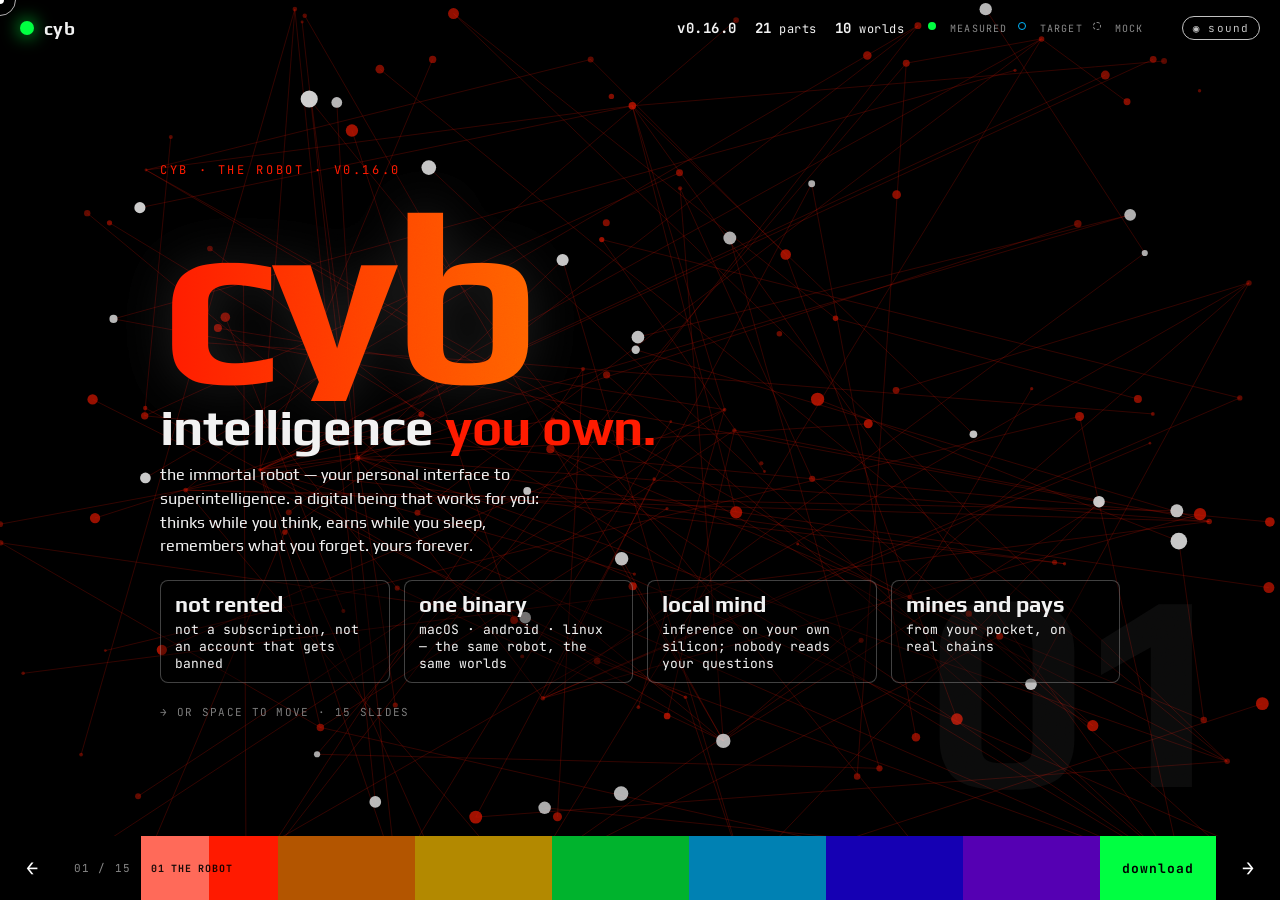
==== landing/index.html @ 899b9099 "landing: cyb.ai as the product deck — the robot, own, worlds, anatomy, the wire, numbers, get it on " ====
<!doctype html>
<html lang="en">
<head>
<meta charset="utf-8">
<meta name="viewport" content="width=device-width, initial-scale=1, viewport-fit=cover">
<title>cyb — the robot. intelligence you own.</title>
<meta name="description" content="the immortal robot: a digital being you own outright. it thinks on your silicon, remembers everything, links, proves, mines and pays from your pocket. one binary on desktop and phone. v0.16.0.">
<link rel="canonical" href="https://cyb.ai/">
<meta property="og:type" content="website"><meta property="og:site_name" content="cyb"><meta property="og:url" content="https://cyb.ai/">
<meta property="og:title" content="cyb — the robot. intelligence you own."><meta property="og:description" content="not rented. not a subscription. not an account that gets banned. a capital asset that compounds. one binary · macOS · android · linux.">
<meta property="og:image" content="https://cyb.ai/shots/mac.png"><meta name="twitter:card" content="summary_large_image"><meta name="theme-color" content="#000000">
<link rel="icon" href='data:image/svg+xml,<svg xmlns="http://www.w3.org/2000/svg" viewBox="0 0 64 64"><rect width="64" height="64" rx="12" fill="%23000"/><text x="32" y="46" font-size="40" text-anchor="middle">🤖</text></svg>'>
<link rel="preconnect" href="https://fonts.googleapis.com">
<link href="https://fonts.googleapis.com/css2?family=Play:wght@400;700&family=JetBrains+Mono:wght@400;700&display=swap" rel="stylesheet">
<link rel="stylesheet" href="style.css?v=1">
<link rel="stylesheet" href="cyb.css?v=1">
<script type="module" src="https://lytics.cyb.ai/tracker/loader.js" data-endpoint="https://lytics.cyb.ai"></script>
</head>
<body>
<canvas id="graph" aria-hidden="true"></canvas>
<div class="grain" aria-hidden="true"></div>

<header class="hud" aria-label="cyb">
  <a class="brand" href="#0"><span class="dot"></span>cyb</a>
  <div class="yield"><span><b>v0.16.0</b></span><span><b>21</b> parts</span><span><b>10</b> worlds</span></div>
  <div class="legend"><i class="m"></i> measured <i class="t"></i> target <i class="k"></i> mock</div>
  <button class="snd" id="snd" aria-label="sound">◉ sound</button>
</header>

<main id="deck"></main>

<nav class="rail" aria-label="chapters">
  <button class="arrow prev" id="prev" aria-label="previous">←</button>
  <span class="pos" id="pos">01</span>
  <div class="segs" id="segs"></div>
  <a class="cta" id="cta" href="#get">download</a>
  <button class="arrow next" id="next" aria-label="next">→</button>
</nav>
<script src="cyb.js?v=1"></script>
</body>
</html>
---- landing/style.css ----
:root{
  --c1:#ff1a00;--c2:#ff7a00;--c3:#ffc400;--c4:#00ff41;--c5:#00b8ff;--c6:#1e00ff;--c7:#7a00ff;
  --bg:#000;--fg:#f2f2f2;--mute:#8a8a8a;
  --sans:'Play',Inter,system-ui,sans-serif;--mono:'JetBrains Mono',Menlo,monospace;
  --rail:64px;--hud:56px;
}
*{box-sizing:border-box}
html,body{margin:0;height:100%;background:var(--bg);color:var(--fg);font-family:var(--sans);overflow:hidden}
a{color:inherit}
#graph{position:fixed;inset:0;width:100%;height:100%;z-index:0;opacity:.85}

/* ---------- hud ---------- */
.hud{position:fixed;top:0;left:0;right:0;height:var(--hud);z-index:5;display:flex;align-items:center;gap:24px;padding:0 20px;font-family:var(--mono);font-size:12px;letter-spacing:.04em;transition:color .3s}
body.ink .hud{color:#000}body.ink .legend{color:rgba(0,0,0,.6)}body.ink .brand .dot{box-shadow:none;background:#000}
.brand{display:flex;align-items:center;gap:10px;text-decoration:none;font-family:var(--sans);font-weight:700;font-size:18px;letter-spacing:.02em}
.brand .dot{width:14px;height:14px;border-radius:50%;background:var(--c4);box-shadow:0 0 18px var(--c4)}
.yield{display:flex;gap:18px;margin-left:auto}
.yield b{font-weight:700;font-size:14px}
.yield span.bump b{animation:bump .5s ease}
@keyframes bump{0%{transform:scale(1)}40%{transform:scale(1.5)}100%{transform:scale(1)}}
.legend{display:flex;gap:10px;color:var(--mute);font-size:10px;letter-spacing:.12em;text-transform:uppercase}
.legend i{display:inline-block;width:8px;height:8px;border-radius:50%;margin-right:4px;vertical-align:middle}
.legend .m,i.m{background:var(--c4)}.legend .t,i.t{background:transparent;border:1.5px solid var(--c5)}.legend .k,i.k{background:transparent;border:1.5px dashed var(--mute)}
.n .mk{display:inline-block;width:8px;height:8px;border-radius:50%;margin-left:6px;vertical-align:middle}

/* ---------- deck ---------- */
#deck{position:fixed;inset:0;z-index:1}
.slide{position:absolute;inset:0;display:grid;grid-template-rows:var(--hud) 1fr var(--rail);opacity:0;pointer-events:none;transition:opacity .45s ease;--c:var(--c4)}
.slide.on{opacity:1;pointer-events:auto}
.slide .body{grid-row:2;max-height:calc(100vh - var(--hud) - var(--rail));overflow:hidden;padding:3vh 6vw;display:grid;grid-template-columns:1fr 1fr;gap:4vw;align-items:center;max-width:1500px;width:100%;margin:0 auto}
.slide.one .body{grid-template-columns:1fr;max-width:1100px}
.slide.ink{background:var(--c);color:#000}
.slide.ink .mute,.slide.ink .kick,.slide.ink .n small{color:rgba(0,0,0,.6)}
.slide.ink.ch5,.slide.ink.ch6,.slide.ink.ch5 p.lead,.slide.ink.ch6 p.lead,.slide.ink.ch5 .step,.slide.ink.ch6 .step{color:#fff}.slide.ink.ch5 .kick,.slide.ink.ch6 .kick,.slide.ink.ch5 .mute,.slide.ink.ch6 .mute,.slide.ink.ch5 .n small,.slide.ink.ch6 .n small{color:rgba(255,255,255,.65)}.slide.ink.ch5 h2 em,.slide.ink.ch6 h2 em{color:#000}.slide.ink.ch5 .step,.slide.ink.ch6 .step,.slide.ink.ch5 .tally div,.slide.ink.ch6 .tally div{border-color:rgba(255,255,255,.3)}.slide.ink.ch5 .fine,.slide.ink.ch6 .fine{opacity:.8}
body.ink.ch5 .hud,body.ink.ch6 .hud{color:#fff}body.ink.ch5 .legend,body.ink.ch6 .legend{color:rgba(255,255,255,.6)}body.ink.ch5 .brand .dot,body.ink.ch6 .brand .dot{background:#fff}
.slide.wash{background:rgba(0,0,0,.55)}
.kick{font-family:var(--mono);font-size:12px;letter-spacing:.22em;text-transform:uppercase;color:var(--c);margin:0 0 18px}
.slide.ink .kick{color:#000}
h1,h2{font-family:var(--sans);font-weight:700;line-height:1.02;letter-spacing:-.01em;margin:0 0 20px}
h1{font-size:clamp(44px,7.4vw,118px)}
h2{font-size:clamp(34px,4.8vw,74px)}
h2 em,h1 em{font-style:normal;color:var(--c)}
.slide.ink h2 em,.slide.ink h1 em{color:#fff}
p.lead{font-size:clamp(17px,1.5vw,22px);line-height:1.45;max-width:46ch;margin:0 0 14px}
p.mute,.mute{color:var(--mute);font-size:15px;line-height:1.5;max-width:52ch}
.hero-word{font-size:clamp(90px,19vw,300px);font-weight:700;line-height:.86;letter-spacing:-.03em;margin:0;color:transparent;background:linear-gradient(90deg,var(--c1),var(--c2),var(--c3),var(--c4),var(--c5),var(--c6),var(--c7));-webkit-background-clip:text;background-clip:text;filter:drop-shadow(0 0 24px rgba(255,255,255,.12))}
.tiles{display:flex;gap:14px;flex-wrap:wrap;margin-top:28px}
.tile{font-family:var(--mono);font-size:13px;padding:10px 14px;border:1px solid rgba(255,255,255,.25);border-radius:8px;background:rgba(0,0,0,.35)}
.tile b{display:block;font-size:22px;font-family:var(--sans);margin-bottom:4px}

/* numbers */
.nums{display:grid;grid-template-columns:repeat(2,minmax(0,1fr));gap:22px 28px}
.n{font-family:var(--mono)}
.n big{display:block;font-size:clamp(26px,2.9vw,44px);white-space:nowrap;font-variant-numeric:tabular-nums;font-weight:700;line-height:1;font-family:var(--sans);letter-spacing:-.02em}
.n small{display:block;font-size:12px;letter-spacing:.06em;color:var(--mute);margin-top:8px}
.n .u{font-size:.55em;color:var(--mute);margin-left:4px}

/* bars */
.bars{display:grid;gap:10px;font-family:var(--mono);font-size:13px}
.bar{display:grid;grid-template-columns:150px 1fr 80px;gap:12px;align-items:center}
.bar i{display:block;height:14px;border-radius:3px;background:var(--mute);transform-origin:left;transition:transform 1.2s cubic-bezier(.2,.8,.2,1)}
.bar.me i{background:var(--c);box-shadow:0 0 14px var(--c)}
.bar span:last-child{text-align:right}

/* matrix */
.matrix{width:100%;border-collapse:collapse;font-family:var(--mono);font-size:14px}
.matrix th{text-align:left;font-weight:400;font-size:11px;letter-spacing:.18em;text-transform:uppercase;opacity:.6;padding:6px 10px}
.matrix td{padding:12px 10px;border-top:1px solid rgba(0,0,0,.18)}
.matrix td:first-child{font-weight:700}
.matrix tr.me td{background:#000;color:var(--c4);font-weight:700}
.matrix tr.me td:first-child{color:#fff}

/* steps / lists */
.steps{display:grid;gap:12px;counter-reset:s}
.step{display:grid;grid-template-columns:44px 1fr;gap:2px 12px;align-items:start;padding:11px 0;border-top:1px solid rgba(255,255,255,.14)}
.step>b{grid-column:2}.step>span{grid-column:2}.step::before{grid-row:1/3}
.slide.ink .step{border-color:rgba(0,0,0,.18)}
.step::before{counter-increment:s;content:counter(s,decimal-leading-zero);font-family:var(--mono);font-size:12px;opacity:.6;padding-top:6px}
.step b{display:block;font-size:20px;margin-bottom:4px}
.step>span{font-size:14px;line-height:1.45;opacity:.85}

/* media placeholders */
.media{position:relative;border:1px dashed rgba(255,255,255,.35);border-radius:14px;aspect-ratio:16/9;display:grid;place-items:center;overflow:hidden;background:rgba(0,0,0,.4)}
.slide.ink .media{border-color:rgba(0,0,0,.4);background:rgba(0,0,0,.08)}
.media .play{width:72px;height:72px;border-radius:50%;border:2px solid currentColor;display:grid;place-items:center;font-size:26px}
.media .cap{position:absolute;left:14px;bottom:12px;font-family:var(--mono);font-size:11px;letter-spacing:.14em;text-transform:uppercase;opacity:.7}
.media .tag{position:absolute;right:14px;top:12px;font-family:var(--mono);font-size:10px;letter-spacing:.14em;text-transform:uppercase;border:1px dashed currentColor;border-radius:6px;padding:4px 8px;opacity:.7}
.fig{width:100%;height:auto;display:block}

/* interactive */
.panel{border:1px solid rgba(255,255,255,.2);border-radius:16px;padding:22px;background:rgba(0,0,0,.55);backdrop-filter:blur(6px);font-family:var(--mono)}
.slide.ink .panel{background:rgba(0,0,0,.85);color:#fff;border-color:rgba(255,255,255,.1)}
.panel label{display:block;font-size:11px;letter-spacing:.18em;text-transform:uppercase;opacity:.6;margin:12px 0 6px}
.panel input[type=text]{width:100%;background:#0a0a0a;color:#fff;border:1px solid #333;border-radius:8px;padding:12px 14px;font:inherit;font-size:16px;outline:none}
.panel input[type=text]:focus{border-color:var(--c)}
.panel input[type=range]{width:100%;accent-color:var(--c)}
.btn{display:inline-block;cursor:pointer;border:0;border-radius:10px;padding:14px 22px;font:700 15px var(--mono);letter-spacing:.06em;background:var(--c);color:#000;transition:transform .1s}
.btn:active{transform:scale(.97)}
.btn.ghost{background:transparent;color:#fff;border:1px solid rgba(255,255,255,.4)}
.slide.ink .body>div>.ctas .btn,.slide.ink .tiles+.ctas .btn{background:#000;color:#fff}.slide.ink .ctas .btn.ghost{background:transparent;color:#000;border-color:rgba(0,0,0,.45)}
.row{display:flex;gap:12px;align-items:center;flex-wrap:wrap;margin-top:14px}
.out{margin-top:16px;font-size:13px;line-height:1.6;min-height:3.2em;white-space:pre-wrap}
.out b{color:var(--c)}
.chips{display:flex;gap:8px;flex-wrap:wrap;margin-top:6px}
.chip{cursor:pointer;font-size:12px;padding:6px 10px;border-radius:999px;border:1px solid rgba(255,255,255,.25);opacity:.8}
.chip:hover{opacity:1;border-color:var(--c)}
.dial{display:flex;gap:8px;margin:6px 0}
.dial button{flex:1;border:1px solid rgba(255,255,255,.25);background:transparent;color:#fff;font:700 14px var(--mono);padding:12px;border-radius:10px;cursor:pointer}
.dial button.on{background:var(--c);color:#000;border-color:var(--c)}
.hash{font-size:12px;opacity:.7;letter-spacing:.04em;overflow:hidden;white-space:nowrap;margin:0 0 12px}
.tickets{display:flex;gap:4px;flex-wrap:wrap;margin-top:10px;min-height:14px}
.tickets i{width:10px;height:10px;border-radius:2px;background:var(--c);box-shadow:0 0 8px var(--c)}
.count{font-size:clamp(40px,6vw,96px);font-weight:700;font-family:var(--sans);line-height:1;letter-spacing:-.02em}
.tally{display:grid;grid-template-columns:repeat(4,1fr);gap:14px;margin:18px 0}
.tally div{border:1px solid rgba(255,255,255,.2);border-radius:12px;padding:16px;font-family:var(--mono)}
.tally b{display:block;font-size:40px;font-family:var(--sans);line-height:1}
.ctas{display:flex;gap:12px;flex-wrap:wrap;margin-top:18px}
.ctas a{text-decoration:none}

/* rail */
.rail{position:fixed;left:0;right:0;bottom:0;height:var(--rail);z-index:6;display:flex;align-items:stretch;background:#000}
.rail .arrow{width:var(--rail);border:0;background:#000;color:#fff;font:700 20px var(--mono);cursor:pointer}
.rail .arrow:hover{background:#111}
.segs{flex:1;display:flex}
.seg{flex:1;position:relative;cursor:pointer;background:var(--sc);opacity:.7;transition:opacity .25s}
.seg.done,.seg.cur{opacity:1}
.seg .fill{position:absolute;left:0;top:0;bottom:0;background:#fff;opacity:.35;width:0;transition:width .35s}.seg.done .fill{width:100%!important;background:#fff;opacity:.18}
.seg .lab{position:absolute;left:10px;top:50%;transform:translateY(-50%);font:700 11px var(--mono);letter-spacing:.14em;text-transform:uppercase;color:#000;opacity:0;transition:opacity .2s;white-space:nowrap}
.seg:hover .lab,.seg.cur .lab{opacity:.9}
.rail .cta{display:grid;place-items:center;padding:0 22px;background:var(--c4);color:#000;font:700 13px var(--mono);letter-spacing:.08em;text-decoration:none;white-space:nowrap}

/* misc */
.kbd{font-family:var(--mono);font-size:11px;opacity:.5;letter-spacing:.12em;text-transform:uppercase}
.count-down{font-family:var(--mono);font-size:clamp(28px,4vw,56px);font-weight:700;letter-spacing:.04em}
.fine{font-family:var(--mono);font-size:11px;opacity:.6;letter-spacing:.06em;line-height:1.6}

@media (max-width:900px){
  .slide .body{grid-template-columns:minmax(0,1fr);gap:14px;padding:2vh 5vw;overflow:hidden;align-content:center}
  .ledgers{grid-template-columns:1fr}.ledger{min-height:0}.ledger .row-l{white-space:normal}
  .matrix{font-size:12px}.matrix td{padding:10px 6px}
  .chips{display:none}.kbd{display:none}
  .rail .arrow{width:48px}
  h1{font-size:clamp(38px,11vw,64px)}h2{font-size:clamp(28px,8vw,48px)}
  .hud{gap:12px;font-size:11px}.legend{display:none}.yield{gap:10px}
  .tally{grid-template-columns:repeat(2,1fr)}
  .rail .cta{padding:0 12px}.seg .lab{display:none}
}

/* two ledgers (slide 02) */
.ledgers{display:grid;grid-template-columns:1fr 1fr;gap:14px;font-family:var(--mono);font-size:12px}
.ledger{border:1px solid rgba(255,255,255,.2);border-radius:14px;padding:14px;min-height:260px;background:rgba(0,0,0,.45)}
.ledger h4{margin:0 0 10px;font:700 11px var(--mono);letter-spacing:.18em;text-transform:uppercase;opacity:.7}
.ledger .row-l{display:flex;justify-content:space-between;gap:8px;padding:5px 0;border-top:1px solid rgba(255,255,255,.08);white-space:nowrap;overflow:hidden}
.ledger .ok{color:var(--c4)}.ledger .pend{color:var(--c1)}
/* budget split (slide 11) */
.split{display:flex;height:22px;border-radius:6px;overflow:hidden;margin:8px 0 6px}
.split i{display:block;height:100%;transition:width .25s}
.split .w{background:var(--c)}.split .s{background:#fff}
.split-l{display:flex;justify-content:space-between;font-family:var(--mono);font-size:12px;opacity:.8}
/* neuron card */
.neuron{display:flex;gap:16px;align-items:center;margin:12px 0 6px;font-family:var(--mono);font-size:12px}
.neuron svg{width:56px;height:56px;border-radius:10px;background:#000;flex:none}
.neuron b{display:block;font-size:13px;letter-spacing:.04em}
.tally div a{display:block;margin-top:8px;font-size:11px;opacity:.7;text-decoration:none;letter-spacing:.08em}

@media (max-width:900px){.slide .ledgers{grid-template-columns:1fr}.slide .ledger{min-height:0}.slide .ledger .row-l{white-space:normal}}

/* the cybergraph */
.cgwrap{position:relative;width:100%;height:min(56vh,520px);border:1px solid rgba(255,255,255,.18);border-radius:16px;overflow:hidden;background:rgba(0,0,0,.6);margin:6px 0 10px}
.cgwrap canvas{width:100%;height:100%;display:block}
.cgcap{position:absolute;left:12px;right:12px;bottom:10px;display:flex;justify-content:space-between;gap:12px;font-family:var(--mono);font-size:11px;letter-spacing:.04em;opacity:.85;flex-wrap:wrap}
.slide.one .tiles .tile{flex:1 1 180px}
@media (max-width:900px){.cgwrap{height:46vh}}

.f{font-family:var(--mono);text-transform:none}
.slide.ink.ch3 .mk.m,body.ink.ch3 .legend .m{background:#000}
.seg.cur{z-index:1}.seg .lab{font-size:10px;letter-spacing:.08em}
.slide.one.wash .fig{max-height:40vh}.slide.one.wash .mute{font-size:14px;max-width:62ch}
#cg{cursor:crosshair}
@media (max-width:900px){.cgcap #cg-meta{display:none}.cgcap{bottom:8px}}
.bridge{position:absolute;left:6vw;right:6vw;bottom:calc(var(--rail) + 12px);margin:0;font-family:var(--mono);font-size:11.5px;letter-spacing:.06em;opacity:.75;pointer-events:none}
.slide.ink .bridge{color:#000}.slide.ink.ch5 .bridge,.slide.ink.ch6 .bridge{color:#fff}
@media (max-width:900px){.bridge{display:none}}
.cbars{display:flex;align-items:flex-end;gap:3px;height:70px;margin:8px 0 10px;border-bottom:1px solid rgba(255,255,255,.2)}
.cbars i{flex:1;display:block;background:var(--c);border-radius:2px 2px 0 0;min-width:4px;transition:height .2s}

/* ---------- motion ---------- */
.slide{transition:opacity .5s ease,transform .6s cubic-bezier(.16,.88,.24,1);transform:translateX(0)}
.slide:not(.on){transform:translateX(calc(var(--dx,40px)))}
.slide.left:not(.on){--dx:-40px}
#deck[data-dir="-1"] .slide:not(.on):not(.left){--dx:40px}
.slide.on .kick{animation:reveal .55s steps(28) both}
.slide.on h1,.slide.on h2{animation:rise .6s cubic-bezier(.16,.88,.24,1) both}
.slide.on p.lead{animation:rise .6s .12s cubic-bezier(.16,.88,.24,1) both}
.slide.on .nums .n,.slide.on .steps .step,.slide.on .tiles .tile,.slide.on .tally>div{animation:rise .5s cubic-bezier(.16,.88,.24,1) both}
.slide.on .nums .n:nth-child(2),.slide.on .steps .step:nth-child(2),.slide.on .tiles .tile:nth-child(2),.slide.on .tally>div:nth-child(2){animation-delay:.08s}
.slide.on .nums .n:nth-child(3),.slide.on .steps .step:nth-child(3),.slide.on .tiles .tile:nth-child(3),.slide.on .tally>div:nth-child(3){animation-delay:.16s}
.slide.on .nums .n:nth-child(4),.slide.on .steps .step:nth-child(4),.slide.on .tiles .tile:nth-child(4),.slide.on .tally>div:nth-child(4){animation-delay:.24s}
.slide.on .nums .n:nth-child(5),.slide.on .steps .step:nth-child(5){animation-delay:.32s}
.slide.on .nums .n:nth-child(6),.slide.on .steps .step:nth-child(6){animation-delay:.4s}
.slide.on .fig,.slide.on .panel,.slide.on .cgwrap{animation:rise .7s .1s cubic-bezier(.16,.88,.24,1) both}
.slide.on .bridge{animation:fade 1s .9s both}
@keyframes rise{from{opacity:0;transform:translateY(14px)}to{opacity:1;transform:none}}
@keyframes fade{from{opacity:0}to{opacity:.75}}
@keyframes reveal{from{clip-path:inset(0 100% 0 0)}to{clip-path:inset(0 0 0 0)}}
.hero-word{background-size:300% 100%;animation:shimmer 9s linear infinite}
@keyframes shimmer{from{background-position:0 0}to{background-position:300% 0}}
h2 em{position:relative}
.slide.on h2 em{animation:glow 2.6s ease-in-out .5s infinite alternate}
@keyframes glow{from{text-shadow:0 0 0 transparent}to{text-shadow:0 0 28px color-mix(in srgb,var(--c) 55%,transparent)}}
.slide.ink.on h2 em{animation:none}
/* chapter watermark */
.slide::after{content:attr(data-ch);position:absolute;right:4vw;bottom:calc(var(--rail) + 8px);font:700 clamp(120px,22vw,320px)/1 var(--sans);letter-spacing:-.04em;color:currentColor;opacity:.045;pointer-events:none}
/* grain */
.grain{position:fixed;inset:-50%;width:200%;height:200%;z-index:2;pointer-events:none;opacity:.07;mix-blend-mode:overlay;background-image:url("data:image/svg+xml,%3Csvg xmlns='http://www.w3.org/2000/svg' width='220' height='220'%3E%3Cfilter id='n'%3E%3CfeTurbulence type='fractalNoise' baseFrequency='.9' numOctaves='2' stitchTiles='stitch'/%3E%3C/filter%3E%3Crect width='100%25' height='100%25' filter='url(%23n)'/%3E%3C/svg%3E");animation:grain 1.2s steps(6) infinite}
@keyframes grain{0%{transform:translate(0,0)}20%{transform:translate(-2%,1%)}40%{transform:translate(1%,-2%)}60%{transform:translate(-1%,2%)}80%{transform:translate(2%,-1%)}100%{transform:translate(0,0)}}
/* cursor */
body.has-cursor{cursor:none}body.has-cursor a,body.has-cursor button,body.has-cursor input,body.has-cursor .chip,body.has-cursor .seg,body.has-cursor canvas{cursor:none}
.cur-dot{position:fixed;left:-4px;top:-4px;width:8px;height:8px;border-radius:50%;background:#fff;z-index:50;pointer-events:none;mix-blend-mode:difference}
.cur-ring{position:fixed;left:-16px;top:-16px;width:32px;height:32px;border-radius:50%;border:1.5px solid #fff;z-index:50;pointer-events:none;mix-blend-mode:difference;opacity:.7;transition:width .2s,height .2s,left .2s,top .2s,border-color .2s}
.cur-ring.hot{width:48px;height:48px;left:-24px;top:-24px;border-color:var(--c4);opacity:1}
/* hover life */
.tile{transition:transform .2s,border-color .2s,box-shadow .2s}.tile:hover{transform:translateY(-3px);border-color:var(--c);box-shadow:0 10px 30px rgba(0,0,0,.35)}
.btn{transition:transform .12s,box-shadow .2s,filter .2s}.btn:hover{transform:translateY(-1px);box-shadow:0 8px 24px color-mix(in srgb,var(--c) 35%,transparent);filter:brightness(1.05)}
.step{transition:background .2s,padding-left .2s}.step:hover{background:color-mix(in srgb,var(--c) 7%,transparent);padding-left:6px}
.n:hover big{text-shadow:0 0 22px color-mix(in srgb,var(--c) 60%,transparent)}
.fig g.hov{transition:opacity .2s}.fig:hover g.hov{opacity:.35}.fig g.hov:hover{opacity:1}
.seg{transition:opacity .25s,flex .3s}.seg:hover{flex:1.4}
/* hud sound + rail position */
.snd{margin-left:14px;background:transparent;border:1px solid currentColor;border-radius:999px;color:inherit;font:11px var(--mono);letter-spacing:.1em;padding:4px 10px;cursor:pointer;opacity:.8}.snd.off{opacity:.45}
.rail .pos{display:grid;place-items:center;padding:0 10px;font:11px var(--mono);letter-spacing:.1em;color:#888;background:#000}
@media (max-width:900px){.rail .pos{display:none}.snd{display:none}.slide::after{display:none}.grain{display:none}}
@media (prefers-reduced-motion:reduce){.slide,.slide *{animation:none!important;transition:none!important}.grain{display:none}}

/* ---------- alignment grammar ---------- */
.slide.one .body{max-width:calc(960px + 12vw);grid-template-columns:1fr;align-content:center}
.slide.one .fig{width:100%;max-width:960px;margin:6px 0 10px}
.slide.one p.mute{max-width:78ch;font-size:14.5px;line-height:1.55}
.slide.one h2{margin-bottom:10px}
.slide:not(.one) .body{grid-template-columns:minmax(0,46ch) minmax(0,1fr);gap:5vw}
.panel.slim{padding:14px 18px}.panel.slim .cbars{height:56px;margin:4px 0 8px}
p.lead{max-width:44ch}
.kick{margin-bottom:14px}
.tiles{margin-top:22px}.kbd{margin-top:22px}
.nums{align-content:center}
.slide.one.wash .fig{max-height:44vh}
.row .mute{max-width:60ch}
.tally b{font-size:34px}.tally div{padding:14px}
@media (max-width:900px){.slide:not(.one) .body{grid-template-columns:minmax(0,1fr)}}
.slide.one .nums{max-width:960px}

/* ---------- fluid, never scrolls ---------- */
html{font-size:clamp(13px,1.05vmin + 8px,17px)}
h1{font-size:clamp(34px,6.2vmin + 1vw,118px)}
h2{font-size:clamp(26px,3.4vmin + 1.6vw,74px)}
.hero-word{font-size:clamp(72px,16vmin + 4vw,300px)}
p.lead{font-size:clamp(14px,1.1vmin + .5vw,22px)}
.n big{font-size:clamp(22px,2.4vmin + .9vw,44px)}
.count{font-size:clamp(28px,5vmin,96px)}
.slide.one.wash .fig{max-height:min(44vh,60vmin)}
.cgwrap{height:min(56vh,520px,70vmin)}
.slide.tight .mute,.slide.tight .kbd,.slide.tight .chips,.slide.tight .bridge,.slide.tight .fine{display:none}
.slide.tighter p.lead{display:none}.slide.tighter .fig{max-height:34vh}.slide.tighter .cgwrap{height:40vh}.slide.tighter .tiles{display:none}
@media (max-height:620px){.slide .body{padding:1.5vh 5vw}.kick{margin-bottom:6px}h2{margin-bottom:8px}.slide::after{display:none}}
.slide.scaled .body{transform-origin:0 0;justify-self:start;align-self:start}
---- landing/cyb.css ----
/* cyb.ai — on top of the house stylesheet */
.brand .dot{background:var(--c4);box-shadow:0 0 18px var(--c4)}
.hero-word{font-size:clamp(90px,19vw,300px)}
.shot{border-radius:16px;overflow:hidden;border:1px solid rgba(255,255,255,.18);background:#000;box-shadow:0 30px 80px rgba(0,0,0,.5)}
.shot img{display:block;width:100%;height:auto}
.shot.phone{max-height:calc(100vh - var(--hud) - var(--rail) - 8vh);width:auto;margin:0 auto;aspect-ratio:1080/2404}
.shot.phone img{height:100%;width:auto}
.shot.mac{max-height:calc(100vh - var(--hud) - var(--rail) - 10vh)}
.shot.mac img{max-height:calc(100vh - var(--hud) - var(--rail) - 10vh);width:auto;max-width:100%;margin:0 auto}
.shots{display:grid;grid-template-columns:repeat(4,minmax(0,1fr));gap:12px;align-items:start}
.shots .shot img{max-height:calc(100vh - var(--hud) - var(--rail) - 26vh);width:auto;margin:0 auto}
.shots figcaption{font:11px var(--mono);letter-spacing:.08em;text-transform:uppercase;opacity:.7;margin-top:6px;text-align:center}
.parts{display:grid;grid-template-columns:repeat(3,minmax(0,1fr));gap:8px 16px}
.part{padding:8px 0;border-top:1px solid rgba(255,255,255,.14)}
.slide.ink .part{border-color:rgba(0,0,0,.2)}
.part b{display:block;font-size:16px}
.part b i{font:11px var(--mono);letter-spacing:.1em;text-transform:uppercase;opacity:.6;margin-left:8px;font-style:normal}
.part span{font-size:12.5px;line-height:1.4;opacity:.85;display:block}
.part .st{font:10.5px var(--mono);letter-spacing:.08em;text-transform:uppercase;margin-top:3px;color:var(--c)}
.slide.ink .part .st{color:#000}
.dl{display:grid;grid-template-columns:repeat(2,minmax(0,1fr));gap:12px}
.dl a{display:block;text-decoration:none;border:1px solid rgba(255,255,255,.22);border-radius:12px;padding:12px 14px;background:rgba(0,0,0,.45);font-family:var(--mono)}
.dl a:hover{border-color:var(--c)}
.dl b{display:block;font:700 16px var(--sans);margin-bottom:2px}
.dl span{font-size:11px;opacity:.7;display:block;line-height:1.5}
.code{font:12.5px/1.6 var(--mono);white-space:pre-wrap;background:rgba(0,0,0,.45);border-radius:10px;padding:12px 14px;margin:6px 0 10px;color:#fff}
.slide.ink .code{background:rgba(0,0,0,.8)}
.slide.ink .dl a{background:rgba(0,0,0,.8);color:#fff;border-color:rgba(0,0,0,.3)}
.slide.ink .btn:not(.ghost){background:#000;color:#fff}
.slide.ink.ch5 .btn.ghost,.slide.ink.ch6 .btn.ghost{color:#fff;border-color:rgba(255,255,255,.45)}
.slide.ink.ch2 .btn.ghost,.slide.ink.ch3 .btn.ghost{color:#000;border-color:rgba(0,0,0,.45)}
.n big a{text-decoration:none;color:inherit}
@media (max-width:900px){.shots{grid-template-columns:repeat(2,minmax(0,1fr))}.parts{grid-template-columns:1fr 1fr}.dl{grid-template-columns:1fr}.shot.phone{max-height:46vh}.shot.mac img{max-height:40vh}}
.shot figcaption{font:11px var(--mono);letter-spacing:.08em;text-transform:uppercase;color:#fff;opacity:.75;margin-top:6px;text-align:center}
.slide.ink .shot figcaption{color:#000}
.code{white-space:pre;overflow-x:auto}
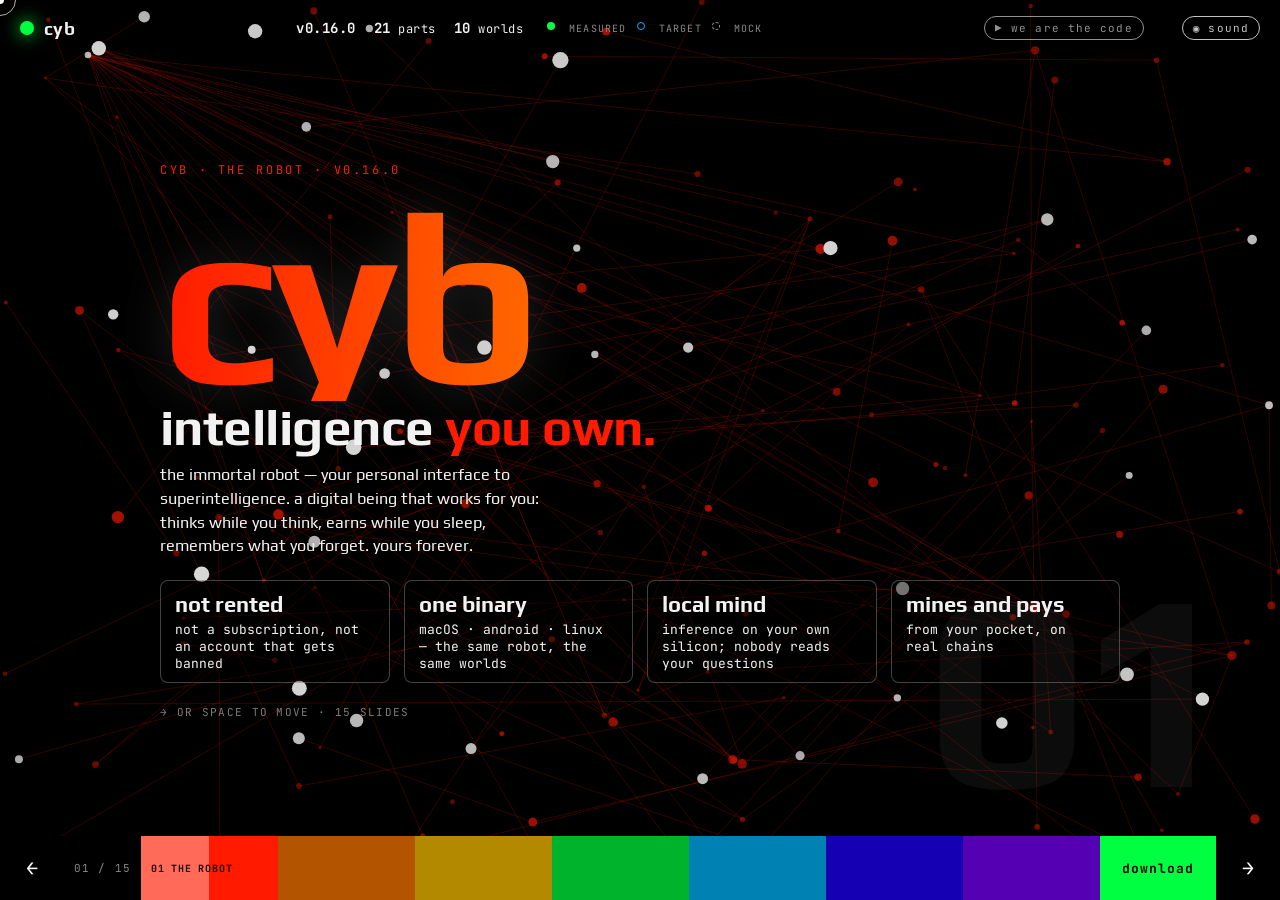
==== commit 3604422a: "landing: music — WE ARE THE CODE (jooyyrocket) on cyb.ai, a play toggle in the HUD, loops, remembers" ====
--- a/landing/index.html
+++ b/landing/index.html
@@ -24,6 +24,7 @@
   <a class="brand" href="#0"><span class="dot"></span>cyb</a>
   <div class="yield"><span><b>v0.16.0</b></span><span><b>21</b> parts</span><span><b>10</b> worlds</span></div>
   <div class="legend"><i class="m"></i> measured <i class="t"></i> target <i class="k"></i> mock</div>
+  <button class="snd music" id="music" aria-label="music">▶ we are the code</button>
   <button class="snd" id="snd" aria-label="sound">◉ sound</button>
 </header>
 
--- a/landing/cyb.css
+++ b/landing/cyb.css
@@ -34,3 +34,5 @@
 .shot figcaption{font:11px var(--mono);letter-spacing:.08em;text-transform:uppercase;color:#fff;opacity:.75;margin-top:6px;text-align:center}
 .slide.ink .shot figcaption{color:#000}
 .code{white-space:pre;overflow-x:auto}
+.snd.music{margin-left:auto;border-color:var(--c4);color:var(--c4)}.snd.music.off{opacity:.6;border-color:currentColor;color:inherit}.hud .legend{margin-left:0}
+@media (max-width:900px){.snd.music{display:inline-block;margin-left:auto;font-size:10px;padding:3px 8px}}
